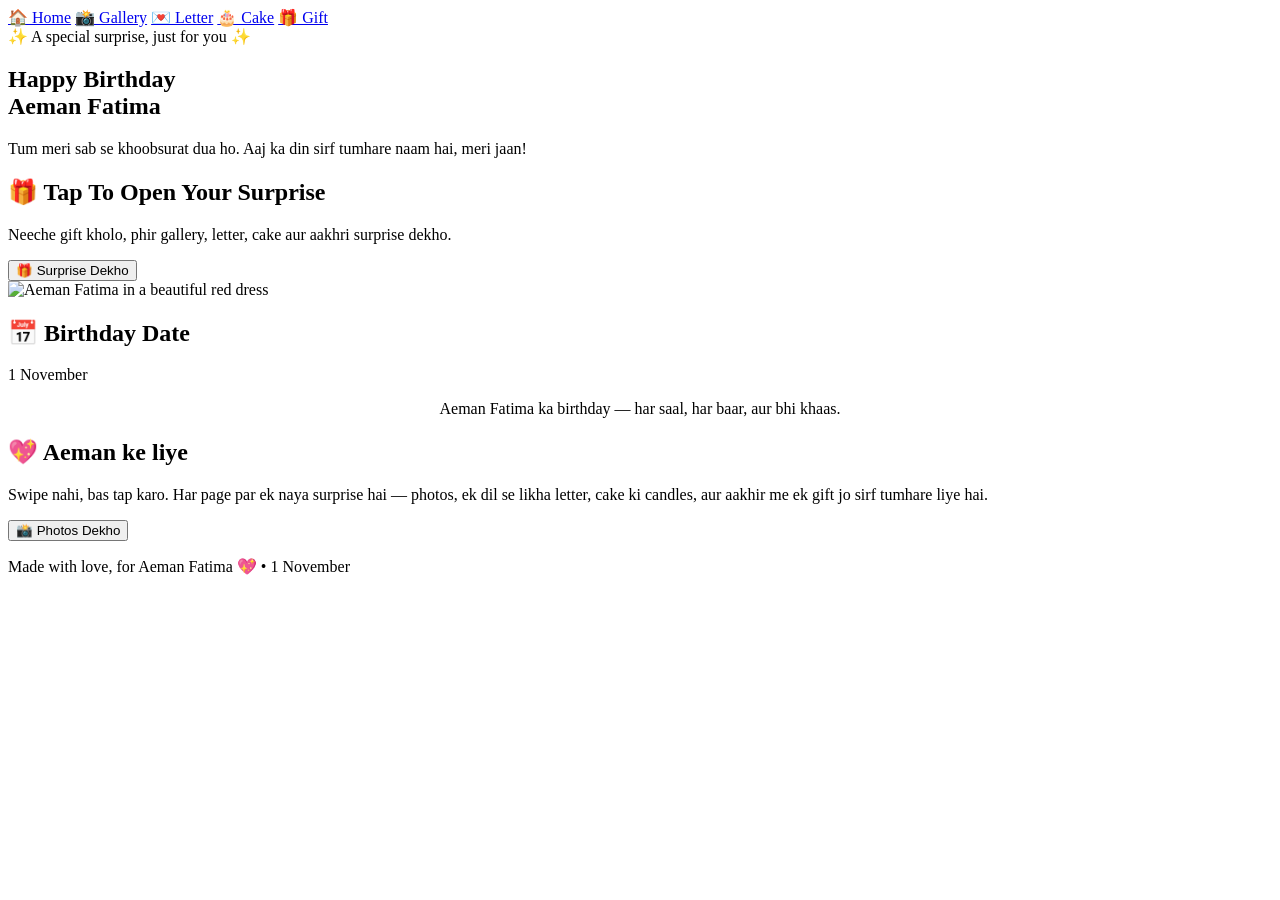
==== index.html @ df8c7f2f "Add index.html for Aeman Fatima birthday site" ====
<!doctype html>
<html lang="en">
<head>
<meta charset="utf-8">
<meta name="viewport" content="width=device-width, initial-scale=1">
<title>Happy Birthday Aeman Fatima 🎂</title>
<link rel="stylesheet" href="style.css">
</head>
<body>
<header class="topbar"><nav class="nav" aria-label="Birthday pages">
<a href="index.html" aria-current="page">🏠 Home</a>
<a href="gallery.html">📸 Gallery</a>
<a href="letter.html">💌 Letter</a>
<a href="cake.html">🎂 Cake</a>
<a href="gift.html">🎁 Gift</a>
</nav></header>
<main class="wrap">
<section class="hero">
<span class="pill">✨ A special surprise, just for you ✨</span>
<h1>Happy Birthday<br><span>Aeman Fatima</span></h1>
<p class="sub">Tum meri sab se khoobsurat dua ho. Aaj ka din sirf tumhare naam hai, meri jaan!</p>
</section>

<section class="card">
<h2>🎁 Tap To Open Your Surprise</h2>
<p>Neeche gift kholo, phir gallery, letter, cake aur aakhri surprise dekho.</p>
<a href="gift.html"><button class="btn" type="button">🎁 Surprise Dekho</button></a>
</section>

<img class="hero-photo" src="assets/photo1.png" alt="Aeman Fatima in a beautiful red dress">

<section class="card">
<h2>📅 Birthday Date</h2>
<div class="date">1 November</div>
<p style="text-align:center">Aeman Fatima ka birthday — har saal, har baar, aur bhi khaas.</p>
<div id="countdown" class="count" role="timer" aria-live="polite"></div>
</section>

<section class="card">
<h2>💖 Aeman ke liye</h2>
<p class="sub">Swipe nahi, bas tap karo. Har page par ek naya surprise hai — photos, ek dil se likha letter, cake ki candles, aur aakhir me ek gift jo sirf tumhare liye hai.</p>
<a href="gallery.html"><button class="btn secondary" type="button">📸 Photos Dekho</button></a>
</section>

<p class="footer">Made with love, for Aeman Fatima 💖 • 1 November</p>
</main>
<script src="script.js"></script>
</body>
</html>
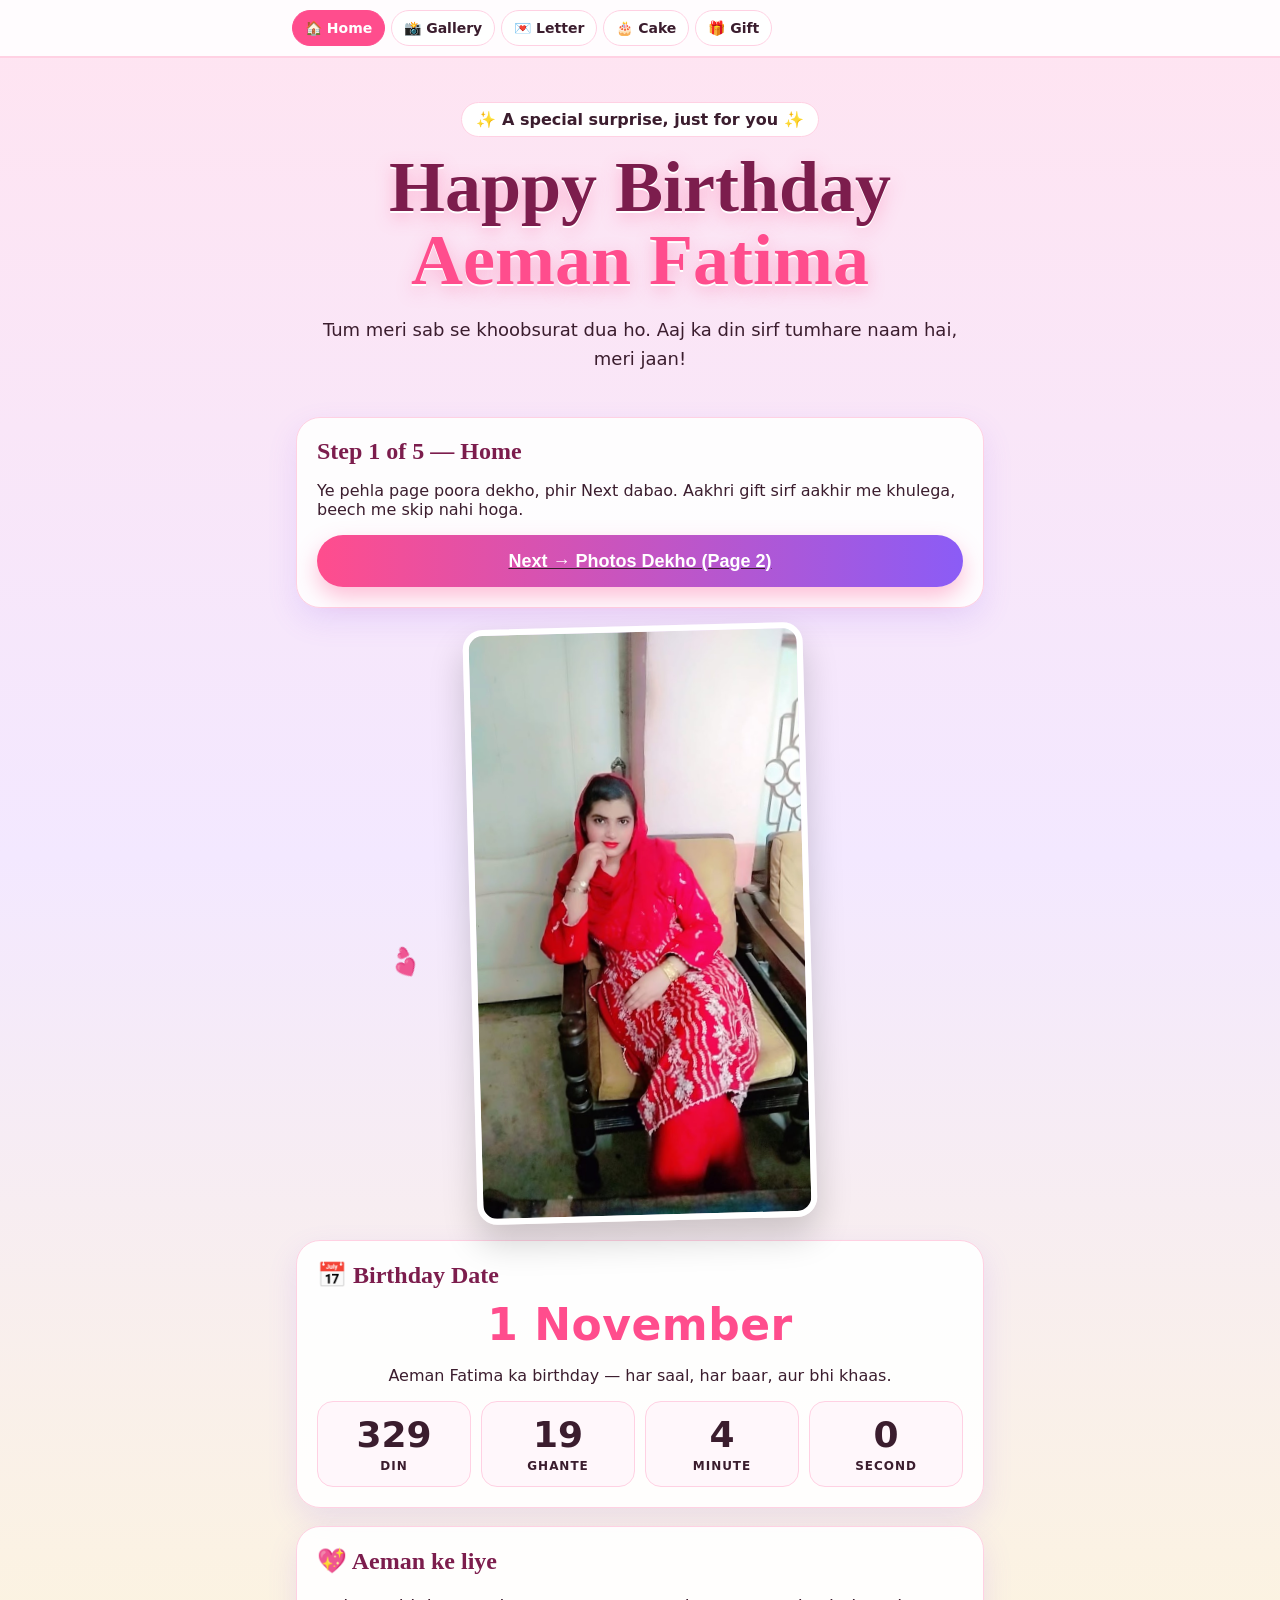
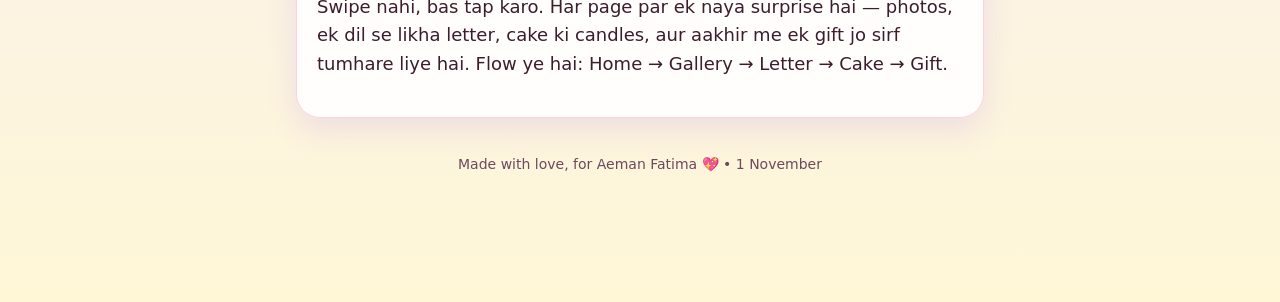
==== commit b4d21786: "Update index.html: step-by-step flow and remove photo4" ====
--- a/index.html
+++ b/index.html
@@ -22,9 +22,9 @@
 </section>
 
 <section class="card">
-<h2>🎁 Tap To Open Your Surprise</h2>
-<p>Neeche gift kholo, phir gallery, letter, cake aur aakhri surprise dekho.</p>
-<a href="gift.html"><button class="btn" type="button">🎁 Surprise Dekho</button></a>
+<h2>Step 1 of 5 — Home</h2>
+<p>Ye pehla page poora dekho, phir Next dabao. Aakhri gift sirf aakhir me khulega, beech me skip nahi hoga.</p>
+<a href="gallery.html"><button class="btn" type="button">Next → Photos Dekho (Page 2)</button></a>
 </section>
 
 <img class="hero-photo" src="assets/photo1.png" alt="Aeman Fatima in a beautiful red dress">
@@ -38,8 +38,7 @@
 
 <section class="card">
 <h2>💖 Aeman ke liye</h2>
-<p class="sub">Swipe nahi, bas tap karo. Har page par ek naya surprise hai — photos, ek dil se likha letter, cake ki candles, aur aakhir me ek gift jo sirf tumhare liye hai.</p>
-<a href="gallery.html"><button class="btn secondary" type="button">📸 Photos Dekho</button></a>
+<p class="sub">Swipe nahi, bas tap karo. Har page par ek naya surprise hai — photos, ek dil se likha letter, cake ki candles, aur aakhir me ek gift jo sirf tumhare liye hai. Flow ye hai: Home → Gallery → Letter → Cake → Gift.</p>
 </section>
 
 <p class="footer">Made with love, for Aeman Fatima 💖 • 1 November</p>
--- a/style.css
+++ b/style.css
@@ -0,0 +1,61 @@
+/* Aeman Fatima — birthday site. Mobile-first, no external assets. */
+*{box-sizing:border-box}
+:root{--pink:#ff4d8d;--purple:#8b5cf6;--gold:#f5c542;--cream:#fff7fb;--ink:#3b1d2e}
+html{scroll-behavior:smooth}
+body{margin:0;font-family:system-ui,-apple-system,"Segoe UI",Roboto,Arial,sans-serif;background:linear-gradient(180deg,#ffe4f1 0%,#f3e8ff 45%,#fff7d6 100%);color:var(--ink);overflow-x:hidden;min-height:100vh}
+a{color:inherit}
+.wrap{max-width:720px;margin:0 auto;padding:16px 16px 96px}
+.topbar{position:sticky;top:0;z-index:20;background:rgba(255,255,255,.88);backdrop-filter:blur(8px);border-bottom:2px solid #ffd1e3}
+.nav{max-width:720px;margin:0 auto;display:flex;gap:6px;overflow-x:auto;padding:10px 12px;scrollbar-width:none}
+.nav a{white-space:nowrap;text-decoration:none;font-weight:700;font-size:14px;padding:9px 12px;border-radius:999px;background:#fff;border:1px solid #ffd1e3}
+.nav a[aria-current="page"]{background:var(--pink);color:#fff;border-color:var(--pink)}
+.hero{text-align:center;padding:28px 8px 8px}
+.pill{display:inline-block;background:#fff;border:1px solid #ffd1e3;border-radius:999px;padding:7px 14px;font-weight:700}
+h1{font-family:Georgia,"Times New Roman",serif;font-size:clamp(38px,11vw,72px);line-height:1.02;margin:14px 0 8px;color:#7c1d4d;text-shadow:0 2px 0 #fff,0 6px 18px rgba(255,77,141,.35);animation:glow 3s ease-in-out infinite}
+h1 span{color:var(--pink)}
+@keyframes glow{0%,100%{text-shadow:0 2px 0 #fff,0 6px 18px rgba(255,77,141,.35)}50%{text-shadow:0 2px 0 #fff,0 10px 28px rgba(255,77,141,.65)}}
+.sub{font-size:18px;line-height:1.6}
+.card{background:rgba(255,255,255,.92);border:1px solid #ffd1e3;border-radius:24px;padding:20px;box-shadow:0 12px 30px rgba(139,92,246,.14);margin:18px 0}
+.card h2{font-family:Georgia,serif;margin:0 0 10px;color:#7c1d4d}
+.date{font-size:clamp(28px,8vw,44px);font-weight:900;text-align:center;color:var(--pink);letter-spacing:.5px}
+.count{display:grid;grid-template-columns:repeat(4,1fr);gap:10px;text-align:center;margin-top:14px}
+.count div{background:#fff7fb;border:1px solid #ffd1e3;border-radius:16px;padding:12px 4px}
+.count b{display:block;font-size:clamp(24px,7vw,36px)}
+.count span{font-size:12px;font-weight:700;letter-spacing:.08em}
+.today{font-size:28px;font-weight:900;text-align:center;color:var(--pink);animation:bounce 1.2s infinite}
+@keyframes bounce{0%,100%{transform:scale(1)}50%{transform:scale(1.06)}}
+.btn{display:block;width:100%;min-height:52px;border:0;border-radius:999px;background:linear-gradient(90deg,var(--pink),var(--purple));color:#fff;font-size:18px;font-weight:800;cursor:pointer;box-shadow:0 10px 22px rgba(255,77,141,.35);animation:glowbtn 2.4s infinite}
+.btn:active{transform:scale(.98)}
+@keyframes glowbtn{0%,100%{box-shadow:0 10px 22px rgba(255,77,141,.35)}50%{box-shadow:0 10px 30px rgba(139,92,246,.55)}}
+.btn.secondary{background:#fff;color:var(--pink);border:2px solid var(--pink)}
+img{max-width:100%;height:auto;display:block;border-radius:20px}
+.hero-photo{max-width:340px;margin:18px auto;transform:rotate(-1.5deg);border:6px solid #fff;box-shadow:0 18px 35px rgba(0,0,0,.18);transition:transform .3s}
+.grid{display:grid;grid-template-columns:1fr;gap:18px}
+@media(min-width:560px){.grid{grid-template-columns:1fr 1fr}}
+.flip{perspective:900px;cursor:pointer}
+.flip-inner{position:relative;width:100%;aspect-ratio:3/4.2;transform-style:preserve-3d;transition:transform .7s}
+.flip.flipped .flip-inner{transform:rotateY(180deg)}
+.flip-front,.flip-back{position:absolute;inset:0;backface-visibility:hidden;border-radius:22px;overflow:hidden}
+.flip-front img{width:100%;height:100%;object-fit:cover;border-radius:0}
+.flip-back{transform:rotateY(180deg);background:linear-gradient(160deg,var(--pink),var(--purple));color:#fff;display:flex;align-items:center;justify-content:center;text-align:center;padding:20px;font-size:19px;line-height:1.5}
+.flip-back small{display:block;margin-top:12px;opacity:.85}
+.dua{background:linear-gradient(160deg,#ff4d8d,#8b5cf6);color:#fff;border-radius:24px;padding:24px;box-shadow:0 16px 35px rgba(139,92,246,.35);animation:floaty 4s ease-in-out infinite}
+@keyframes floaty{0%,100%{transform:translateY(0)}50%{transform:translateY(-6px)}}
+.dua h2{font-family:Georgia,serif;margin-top:0}
+.dua p{font-size:19px;line-height:1.75}
+.heart{font-size:42px;text-align:center;animation:beat 1.1s infinite}
+@keyframes beat{0%,100%{transform:scale(1)}50%{transform:scale(1.25)}}
+.cake{text-align:center;font-size:52px;line-height:1.1}
+.cake .flame{font-size:30px;display:inline-block;animation:flick .5s infinite alternate}
+@keyframes flick{from{transform:scale(1) rotate(-3deg)}to{transform:scale(1.25) rotate(3deg)}}
+.cake .flame.out{opacity:.15;animation:none}
+.gift{font-size:110px;text-align:center;cursor:pointer;animation:bounce 1.4s infinite;user-select:none}
+.gift.open{animation:none;transform:scale(1.08)}
+.hidden{display:none!important}
+.fall{position:fixed;top:-40px;z-index:5;pointer-events:none;animation:fall linear forwards}
+@keyframes fall{to{transform:translateY(110vh) rotate(300deg)}}
+.spark{position:fixed;z-index:30;pointer-events:none;font-size:22px;animation:spark .8s ease-out forwards}
+@keyframes spark{to{transform:translateY(-60px) scale(.4);opacity:0}}
+.reveal{opacity:1}
+.footer{text-align:center;color:#6b4a5e;font-size:14px;padding:20px}
+.note{font-size:14px;color:#6b4a5e;line-height:1.5}
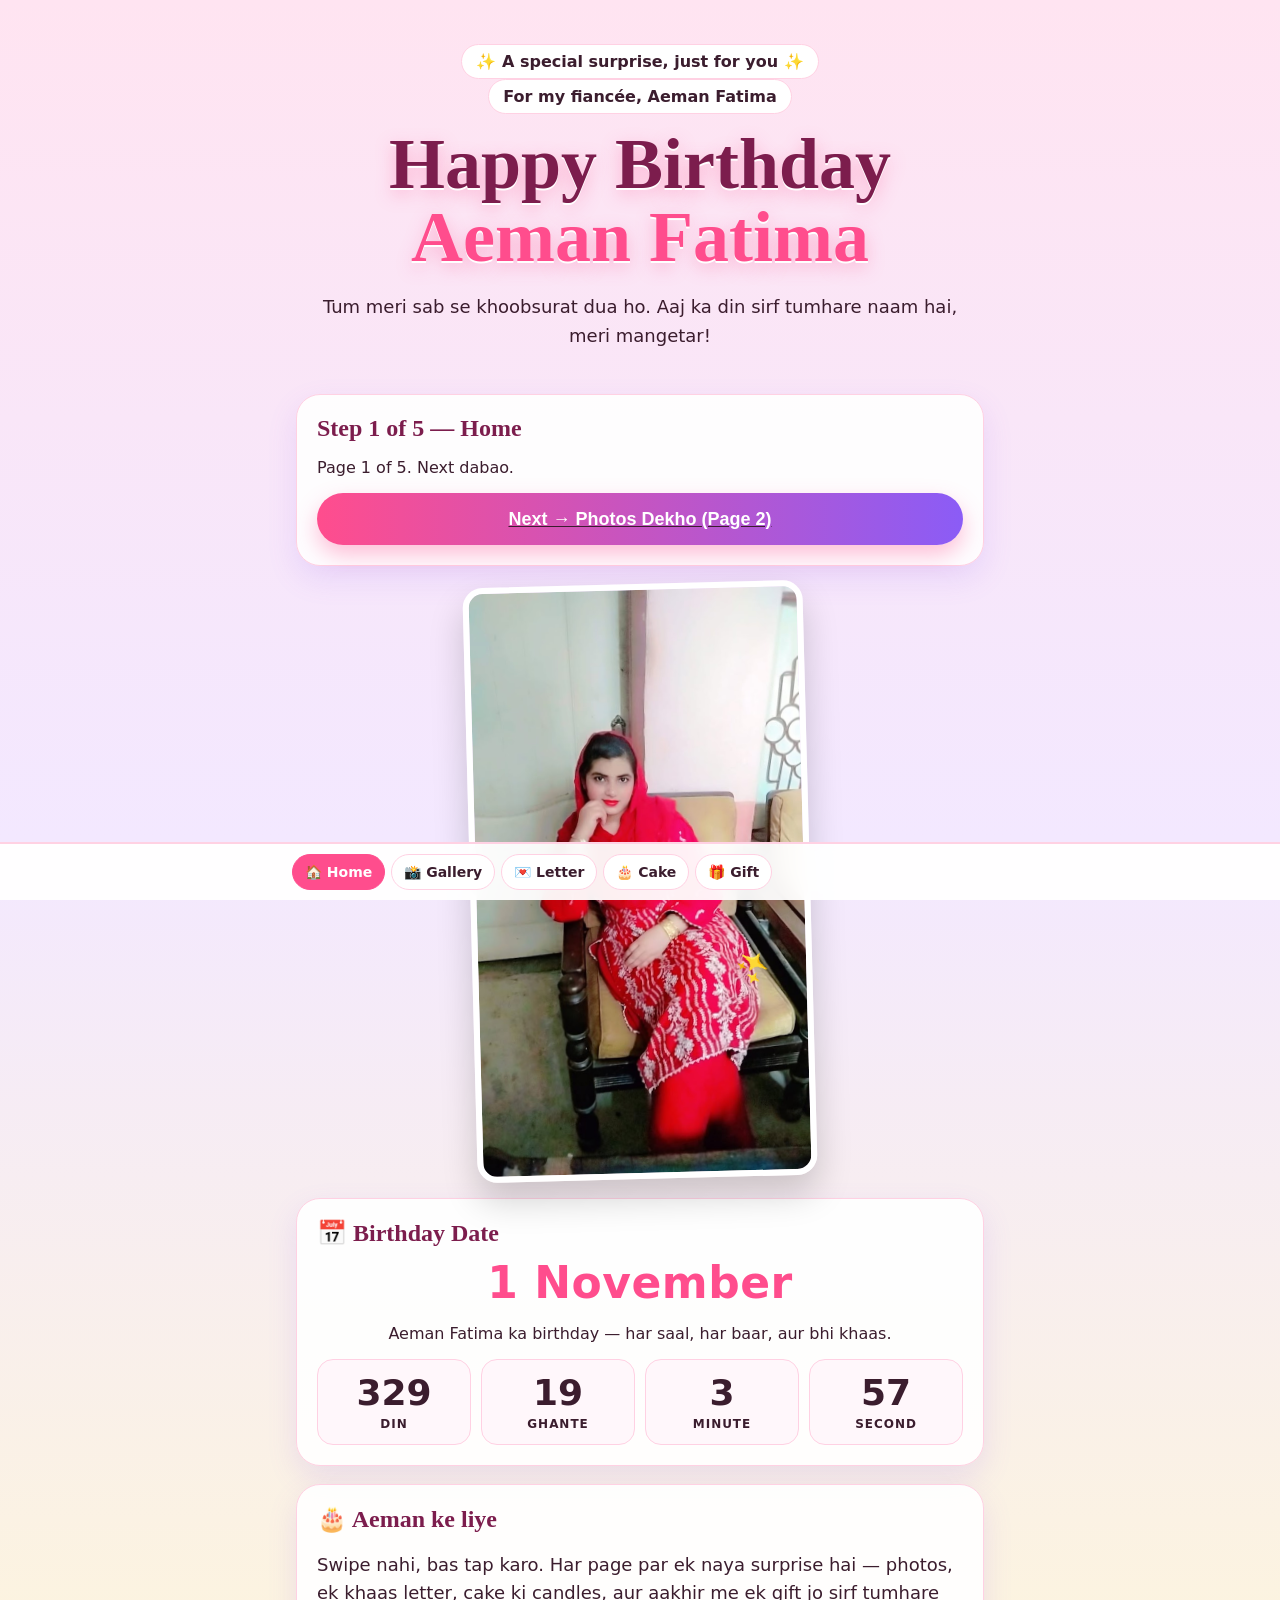
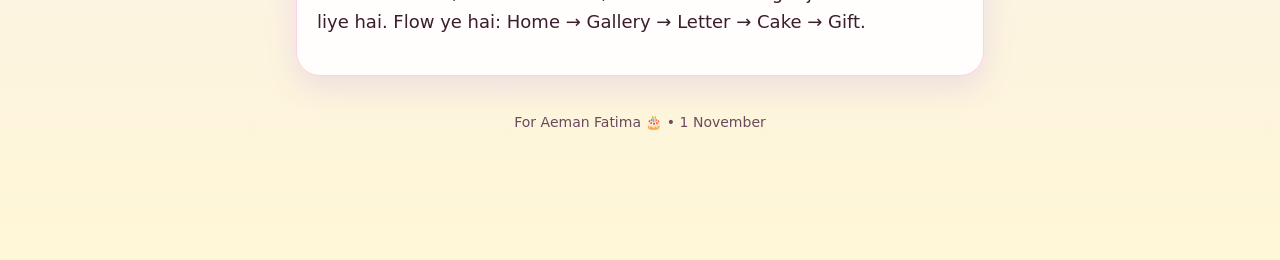
==== commit c26607be: "Professional update: bottom Pages nav, concise wording, birthday-only animations, fiancee wording" ====
--- a/index.html
+++ b/index.html
@@ -16,14 +16,14 @@
 </nav></header>
 <main class="wrap">
 <section class="hero">
-<span class="pill">✨ A special surprise, just for you ✨</span>
+<span class="pill">✨ A special surprise, just for you ✨</span><br><span class="pill">For my fiancée, Aeman Fatima</span>
 <h1>Happy Birthday<br><span>Aeman Fatima</span></h1>
-<p class="sub">Tum meri sab se khoobsurat dua ho. Aaj ka din sirf tumhare naam hai, meri jaan!</p>
+<p class="sub">Tum meri sab se khoobsurat dua ho. Aaj ka din sirf tumhare naam hai, meri mangetar!</p>
 </section>
 
 <section class="card">
 <h2>Step 1 of 5 — Home</h2>
-<p>Ye pehla page poora dekho, phir Next dabao. Aakhri gift sirf aakhir me khulega, beech me skip nahi hoga.</p>
+<p>Page 1 of 5. Next dabao.</p>
 <a href="gallery.html"><button class="btn" type="button">Next → Photos Dekho (Page 2)</button></a>
 </section>
 
@@ -37,11 +37,11 @@
 </section>
 
 <section class="card">
-<h2>💖 Aeman ke liye</h2>
-<p class="sub">Swipe nahi, bas tap karo. Har page par ek naya surprise hai — photos, ek dil se likha letter, cake ki candles, aur aakhir me ek gift jo sirf tumhare liye hai. Flow ye hai: Home → Gallery → Letter → Cake → Gift.</p>
+<h2>🎂 Aeman ke liye</h2>
+<p class="sub">Swipe nahi, bas tap karo. Har page par ek naya surprise hai — photos, ek khaas letter, cake ki candles, aur aakhir me ek gift jo sirf tumhare liye hai. Flow ye hai: Home → Gallery → Letter → Cake → Gift.</p>
 </section>
 
-<p class="footer">Made with love, for Aeman Fatima 💖 • 1 November</p>
+<p class="footer">For Aeman Fatima 🎂 • 1 November</p>
 </main>
 <script src="script.js"></script>
 </body>
--- a/style.css
+++ b/style.css
@@ -5,7 +5,7 @@
 body{margin:0;font-family:system-ui,-apple-system,"Segoe UI",Roboto,Arial,sans-serif;background:linear-gradient(180deg,#ffe4f1 0%,#f3e8ff 45%,#fff7d6 100%);color:var(--ink);overflow-x:hidden;min-height:100vh}
 a{color:inherit}
 .wrap{max-width:720px;margin:0 auto;padding:16px 16px 96px}
-.topbar{position:sticky;top:0;z-index:20;background:rgba(255,255,255,.88);backdrop-filter:blur(8px);border-bottom:2px solid #ffd1e3}
+.topbar{position:fixed;bottom:0;left:0;right:0;z-index:20;background:rgba(255,255,255,.94);backdrop-filter:blur(8px);border-top:2px solid #ffd1e3}
 .nav{max-width:720px;margin:0 auto;display:flex;gap:6px;overflow-x:auto;padding:10px 12px;scrollbar-width:none}
 .nav a{white-space:nowrap;text-decoration:none;font-weight:700;font-size:14px;padding:9px 12px;border-radius:999px;background:#fff;border:1px solid #ffd1e3}
 .nav a[aria-current="page"]{background:var(--pink);color:#fff;border-color:var(--pink)}
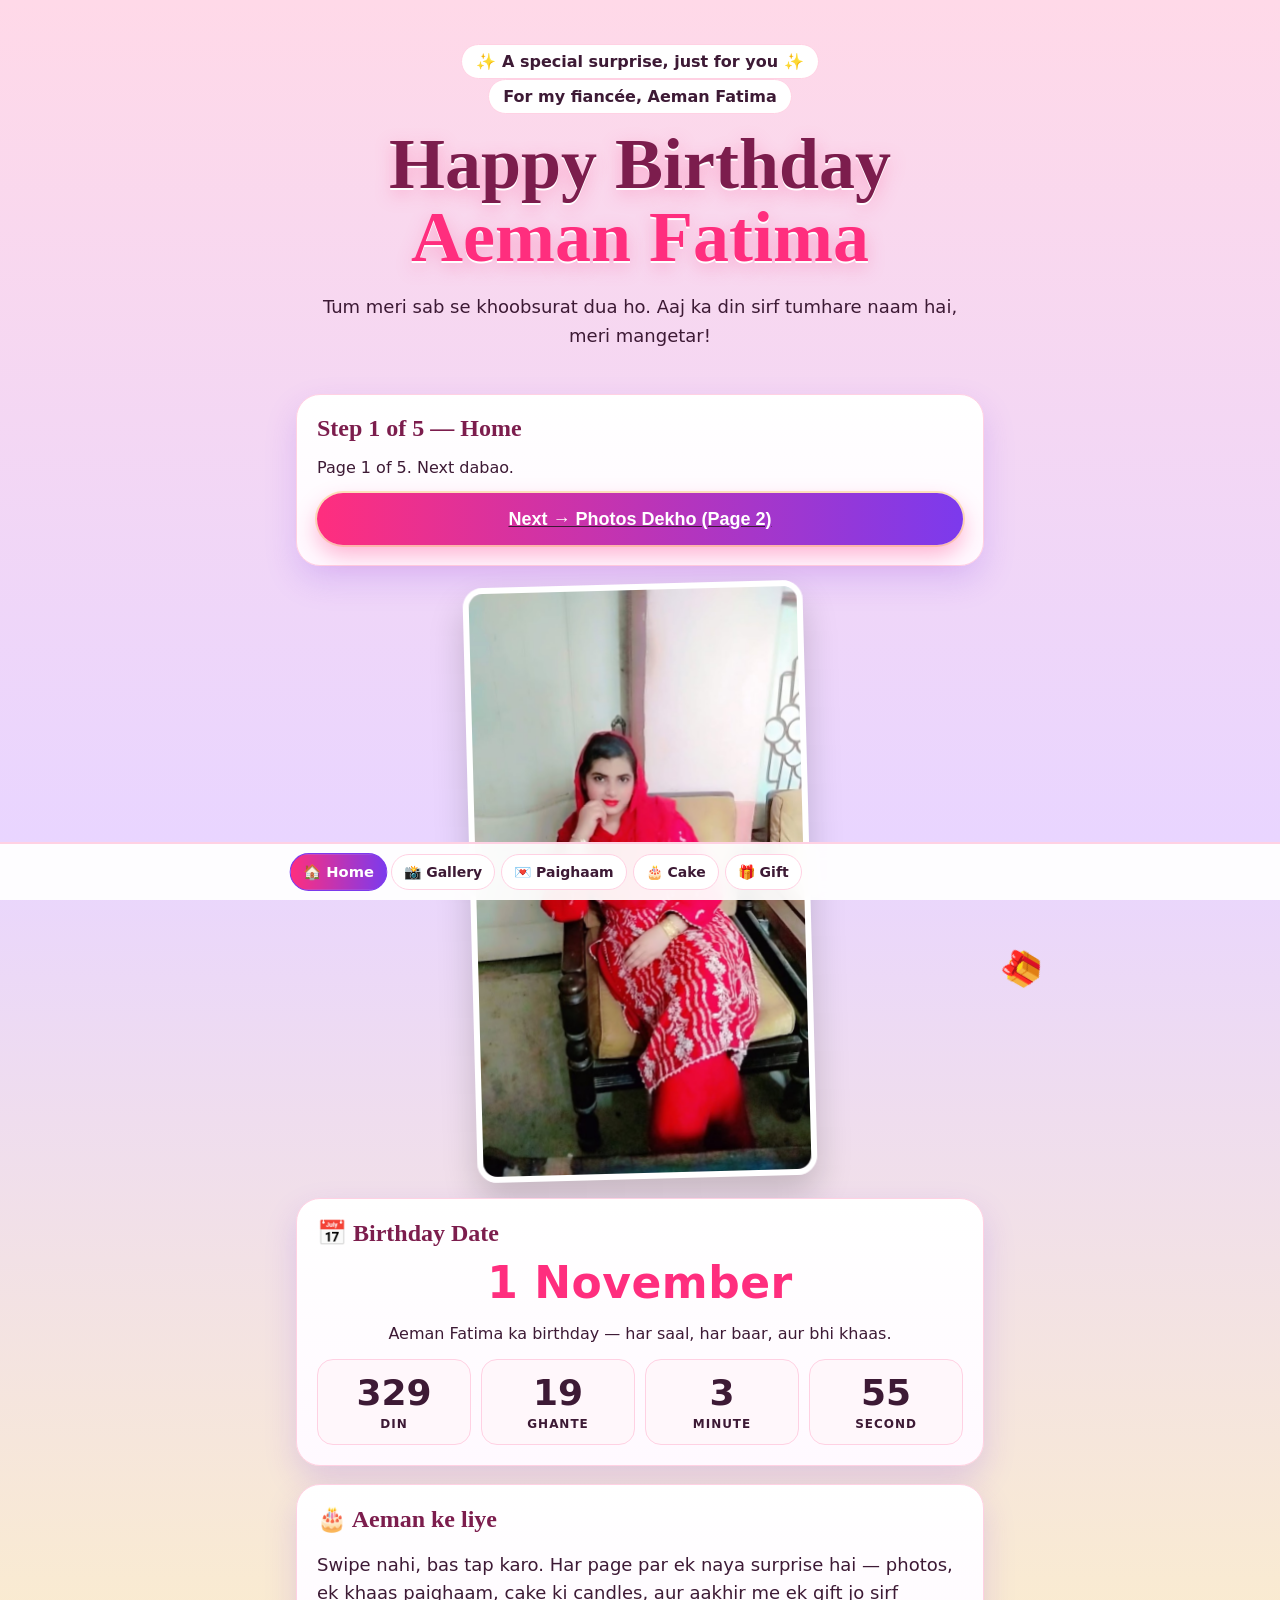
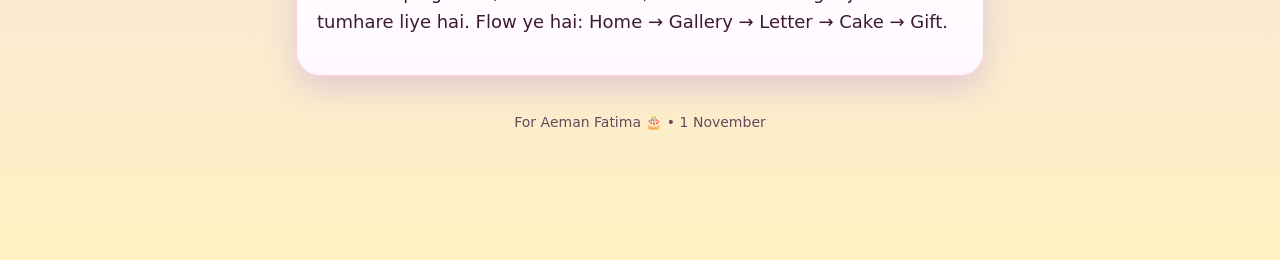
==== commit c9bbf6da: "Respectful Birthday Paighaam wording, no Love Letter" ====
--- a/index.html
+++ b/index.html
@@ -10,7 +10,7 @@
 <header class="topbar"><nav class="nav" aria-label="Birthday pages">
 <a href="index.html" aria-current="page">🏠 Home</a>
 <a href="gallery.html">📸 Gallery</a>
-<a href="letter.html">💌 Letter</a>
+<a href="letter.html">💌 Paighaam</a>
 <a href="cake.html">🎂 Cake</a>
 <a href="gift.html">🎁 Gift</a>
 </nav></header>
@@ -38,7 +38,7 @@
 
 <section class="card">
 <h2>🎂 Aeman ke liye</h2>
-<p class="sub">Swipe nahi, bas tap karo. Har page par ek naya surprise hai — photos, ek khaas letter, cake ki candles, aur aakhir me ek gift jo sirf tumhare liye hai. Flow ye hai: Home → Gallery → Letter → Cake → Gift.</p>
+<p class="sub">Swipe nahi, bas tap karo. Har page par ek naya surprise hai — photos, ek khaas paighaam, cake ki candles, aur aakhir me ek gift jo sirf tumhare liye hai. Flow ye hai: Home → Gallery → Letter → Cake → Gift.</p>
 </section>
 
 <p class="footer">For Aeman Fatima 🎂 • 1 November</p>
--- a/style.css
+++ b/style.css
@@ -1,21 +1,23 @@
 /* Aeman Fatima — birthday site. Mobile-first, no external assets. */
 *{box-sizing:border-box}
-:root{--pink:#ff4d8d;--purple:#8b5cf6;--gold:#f5c542;--cream:#fff7fb;--ink:#3b1d2e}
+:root{--pink:#ff2e7e;--purple:#7c3aed;--gold:#f7c948;--cream:#fff7fb;--ink:#3d1a35}
 html{scroll-behavior:smooth}
-body{margin:0;font-family:system-ui,-apple-system,"Segoe UI",Roboto,Arial,sans-serif;background:linear-gradient(180deg,#ffe4f1 0%,#f3e8ff 45%,#fff7d6 100%);color:var(--ink);overflow-x:hidden;min-height:100vh}
+body{margin:0;font-family:system-ui,-apple-system,"Segoe UI",Roboto,Arial,sans-serif;background:linear-gradient(180deg,#ffd9e8 0%,#e9d5ff 45%,#fff2c2 100%);color:var(--ink);overflow-x:hidden;min-height:100vh}
 a{color:inherit}
 .wrap{max-width:720px;margin:0 auto;padding:16px 16px 96px}
 .topbar{position:fixed;bottom:0;left:0;right:0;z-index:20;background:rgba(255,255,255,.94);backdrop-filter:blur(8px);border-top:2px solid #ffd1e3}
 .nav{max-width:720px;margin:0 auto;display:flex;gap:6px;overflow-x:auto;padding:10px 12px;scrollbar-width:none}
 .nav a{white-space:nowrap;text-decoration:none;font-weight:700;font-size:14px;padding:9px 12px;border-radius:999px;background:#fff;border:1px solid #ffd1e3}
-.nav a[aria-current="page"]{background:var(--pink);color:#fff;border-color:var(--pink)}
-.hero{text-align:center;padding:28px 8px 8px}
+.nav a{transition:transform .2s}
+.nav a[aria-current="page"]{background:linear-gradient(90deg,var(--pink),var(--purple));color:#fff;border-color:var(--purple);transform:scale(1.05)}
+.hero{text-align:center;padding:28px 8px 8px;animation:fadeUp .7s ease both}
+@keyframes fadeUp{from{opacity:0;transform:translateY(14px)}to{opacity:1;transform:translateY(0)}}
 .pill{display:inline-block;background:#fff;border:1px solid #ffd1e3;border-radius:999px;padding:7px 14px;font-weight:700}
 h1{font-family:Georgia,"Times New Roman",serif;font-size:clamp(38px,11vw,72px);line-height:1.02;margin:14px 0 8px;color:#7c1d4d;text-shadow:0 2px 0 #fff,0 6px 18px rgba(255,77,141,.35);animation:glow 3s ease-in-out infinite}
 h1 span{color:var(--pink)}
 @keyframes glow{0%,100%{text-shadow:0 2px 0 #fff,0 6px 18px rgba(255,77,141,.35)}50%{text-shadow:0 2px 0 #fff,0 10px 28px rgba(255,77,141,.65)}}
 .sub{font-size:18px;line-height:1.6}
-.card{background:rgba(255,255,255,.92);border:1px solid #ffd1e3;border-radius:24px;padding:20px;box-shadow:0 12px 30px rgba(139,92,246,.14);margin:18px 0}
+.card{background:linear-gradient(180deg,#ffffff,#fff9ff);border:1px solid #ffd1e3;border-radius:24px;padding:20px;box-shadow:0 14px 32px rgba(124,58,237,.18);margin:18px 0;animation:fadeUp .7s ease both}
 .card h2{font-family:Georgia,serif;margin:0 0 10px;color:#7c1d4d}
 .date{font-size:clamp(28px,8vw,44px);font-weight:900;text-align:center;color:var(--pink);letter-spacing:.5px}
 .count{display:grid;grid-template-columns:repeat(4,1fr);gap:10px;text-align:center;margin-top:14px}
@@ -24,7 +26,7 @@
 .count span{font-size:12px;font-weight:700;letter-spacing:.08em}
 .today{font-size:28px;font-weight:900;text-align:center;color:var(--pink);animation:bounce 1.2s infinite}
 @keyframes bounce{0%,100%{transform:scale(1)}50%{transform:scale(1.06)}}
-.btn{display:block;width:100%;min-height:52px;border:0;border-radius:999px;background:linear-gradient(90deg,var(--pink),var(--purple));color:#fff;font-size:18px;font-weight:800;cursor:pointer;box-shadow:0 10px 22px rgba(255,77,141,.35);animation:glowbtn 2.4s infinite}
+.btn{display:block;width:100%;min-height:52px;border:0;border-radius:999px;background:linear-gradient(90deg,var(--pink),var(--purple));color:#fff;font-size:18px;font-weight:800;cursor:pointer;box-shadow:0 10px 22px rgba(255,46,126,.35),0 0 0 2px rgba(247,201,72,.35);animation:glowbtn 2.4s infinite}
 .btn:active{transform:scale(.98)}
 @keyframes glowbtn{0%,100%{box-shadow:0 10px 22px rgba(255,77,141,.35)}50%{box-shadow:0 10px 30px rgba(139,92,246,.55)}}
 .btn.secondary{background:#fff;color:var(--pink);border:2px solid var(--pink)}
@@ -39,7 +41,7 @@
 .flip-front img{width:100%;height:100%;object-fit:cover;border-radius:0}
 .flip-back{transform:rotateY(180deg);background:linear-gradient(160deg,var(--pink),var(--purple));color:#fff;display:flex;align-items:center;justify-content:center;text-align:center;padding:20px;font-size:19px;line-height:1.5}
 .flip-back small{display:block;margin-top:12px;opacity:.85}
-.dua{background:linear-gradient(160deg,#ff4d8d,#8b5cf6);color:#fff;border-radius:24px;padding:24px;box-shadow:0 16px 35px rgba(139,92,246,.35);animation:floaty 4s ease-in-out infinite}
+.dua{background:linear-gradient(160deg,var(--pink),var(--purple),#f7c948);color:#fff;border-radius:24px;padding:24px;box-shadow:0 16px 35px rgba(124,58,237,.35);animation:fadeUp .7s ease both,floaty 4s ease-in-out .7s infinite}
 @keyframes floaty{0%,100%{transform:translateY(0)}50%{transform:translateY(-6px)}}
 .dua h2{font-family:Georgia,serif;margin-top:0}
 .dua p{font-size:19px;line-height:1.75}
@@ -53,6 +55,8 @@
 .gift.open{animation:none;transform:scale(1.08)}
 .hidden{display:none!important}
 .fall{position:fixed;top:-40px;z-index:5;pointer-events:none;animation:fall linear forwards}
+.rise{position:fixed;bottom:-40px;z-index:5;pointer-events:none;animation:rise linear forwards}
+@keyframes rise{to{transform:translateY(-110vh) rotate(-15deg)}}
 @keyframes fall{to{transform:translateY(110vh) rotate(300deg)}}
 .spark{position:fixed;z-index:30;pointer-events:none;font-size:22px;animation:spark .8s ease-out forwards}
 @keyframes spark{to{transform:translateY(-60px) scale(.4);opacity:0}}
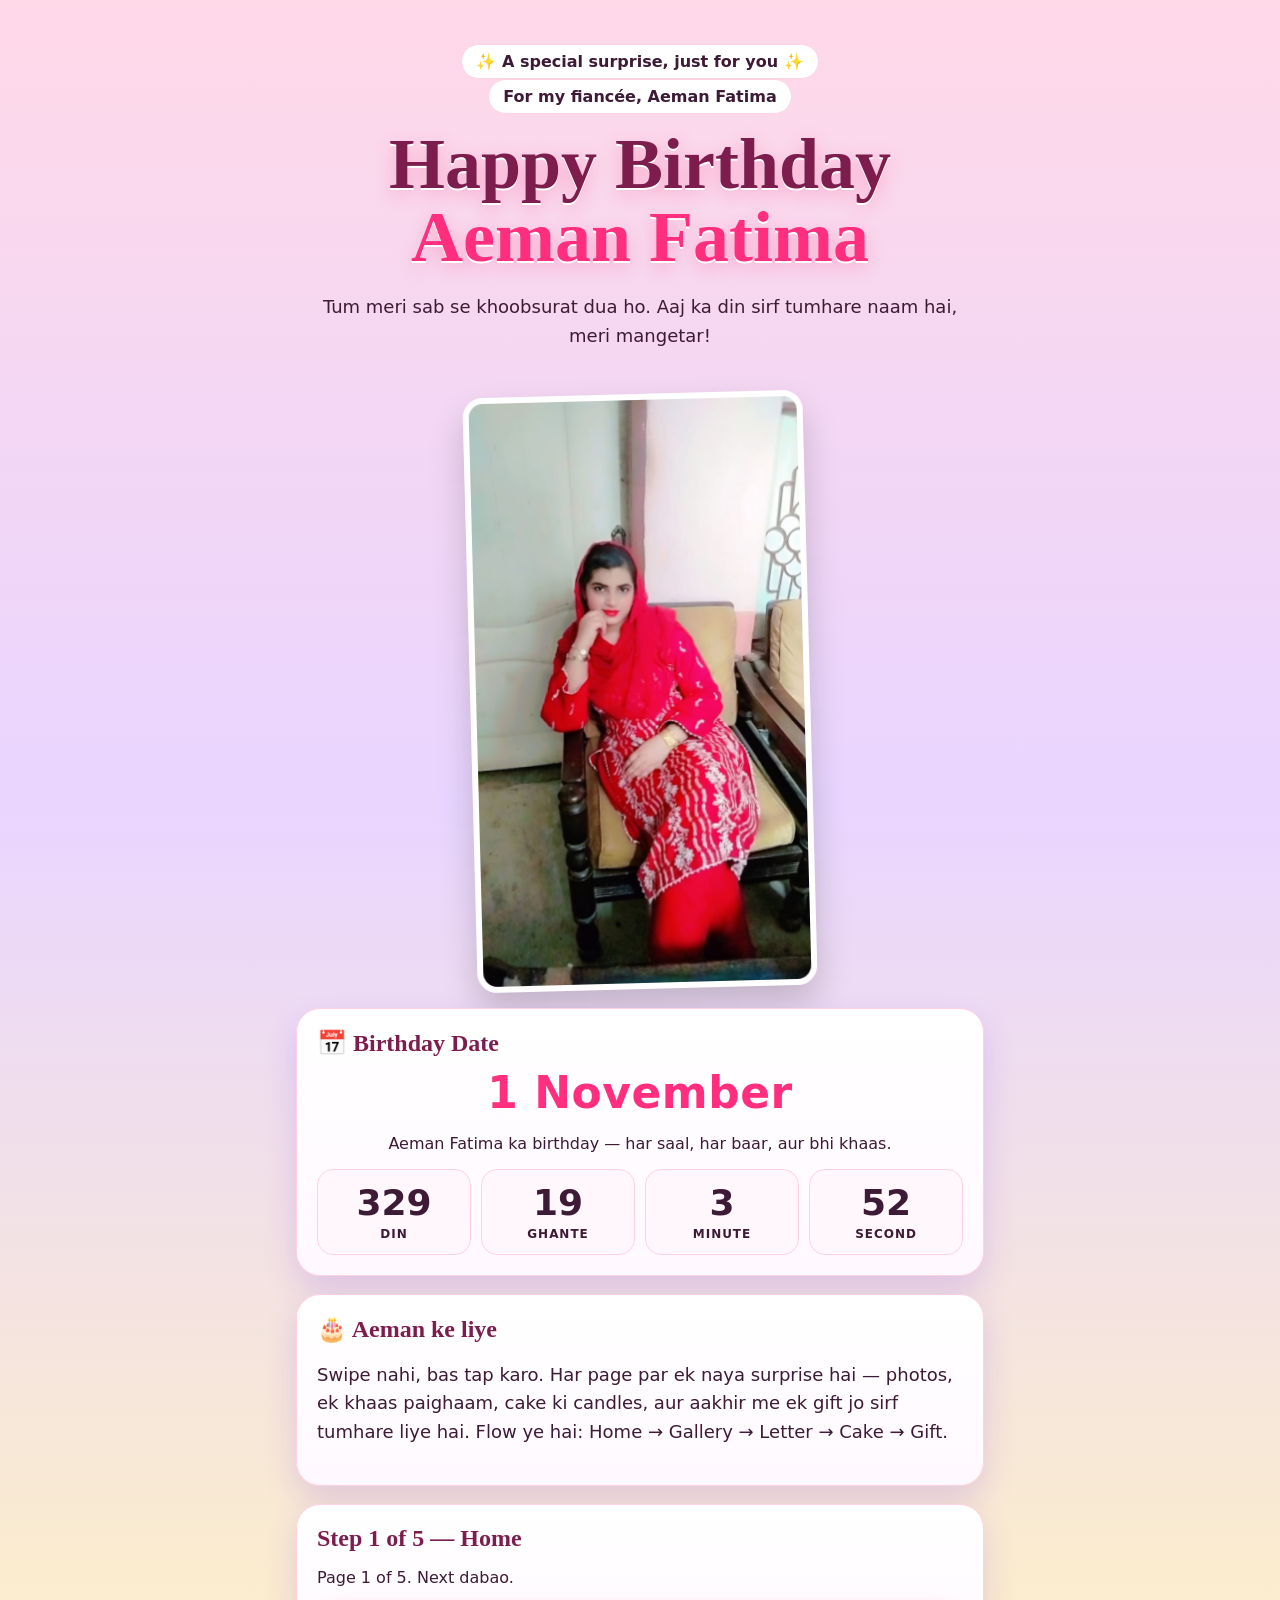
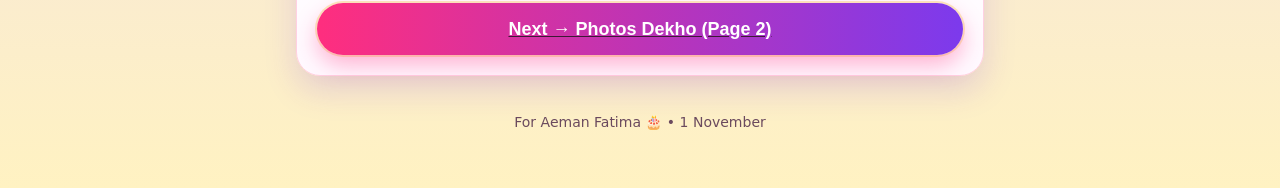
==== commit 025a398e: "Step section last, remove bottom nav, auto Happy Birthday music" ====
--- a/index.html
+++ b/index.html
@@ -7,24 +7,11 @@
 <link rel="stylesheet" href="style.css">
 </head>
 <body>
-<header class="topbar"><nav class="nav" aria-label="Birthday pages">
-<a href="index.html" aria-current="page">🏠 Home</a>
-<a href="gallery.html">📸 Gallery</a>
-<a href="letter.html">💌 Paighaam</a>
-<a href="cake.html">🎂 Cake</a>
-<a href="gift.html">🎁 Gift</a>
-</nav></header>
 <main class="wrap">
 <section class="hero">
 <span class="pill">✨ A special surprise, just for you ✨</span><br><span class="pill">For my fiancée, Aeman Fatima</span>
 <h1>Happy Birthday<br><span>Aeman Fatima</span></h1>
 <p class="sub">Tum meri sab se khoobsurat dua ho. Aaj ka din sirf tumhare naam hai, meri mangetar!</p>
-</section>
-
-<section class="card">
-<h2>Step 1 of 5 — Home</h2>
-<p>Page 1 of 5. Next dabao.</p>
-<a href="gallery.html"><button class="btn" type="button">Next → Photos Dekho (Page 2)</button></a>
 </section>
 
 <img class="hero-photo" src="assets/photo1.png" alt="Aeman Fatima in a beautiful red dress">
@@ -41,6 +28,12 @@
 <p class="sub">Swipe nahi, bas tap karo. Har page par ek naya surprise hai — photos, ek khaas paighaam, cake ki candles, aur aakhir me ek gift jo sirf tumhare liye hai. Flow ye hai: Home → Gallery → Letter → Cake → Gift.</p>
 </section>
 
+<section class="card">
+<h2>Step 1 of 5 — Home</h2>
+<p>Page 1 of 5. Next dabao.</p>
+<a href="gallery.html"><button class="btn" type="button">Next → Photos Dekho (Page 2)</button></a>
+</section>
+
 <p class="footer">For Aeman Fatima 🎂 • 1 November</p>
 </main>
 <script src="script.js"></script>
--- a/style.css
+++ b/style.css
@@ -4,7 +4,7 @@
 html{scroll-behavior:smooth}
 body{margin:0;font-family:system-ui,-apple-system,"Segoe UI",Roboto,Arial,sans-serif;background:linear-gradient(180deg,#ffd9e8 0%,#e9d5ff 45%,#fff2c2 100%);color:var(--ink);overflow-x:hidden;min-height:100vh}
 a{color:inherit}
-.wrap{max-width:720px;margin:0 auto;padding:16px 16px 96px}
+.wrap{max-width:720px;margin:0 auto;padding:16px 16px 24px}
 .topbar{position:fixed;bottom:0;left:0;right:0;z-index:20;background:rgba(255,255,255,.94);backdrop-filter:blur(8px);border-top:2px solid #ffd1e3}
 .nav{max-width:720px;margin:0 auto;display:flex;gap:6px;overflow-x:auto;padding:10px 12px;scrollbar-width:none}
 .nav a{white-space:nowrap;text-decoration:none;font-weight:700;font-size:14px;padding:9px 12px;border-radius:999px;background:#fff;border:1px solid #ffd1e3}
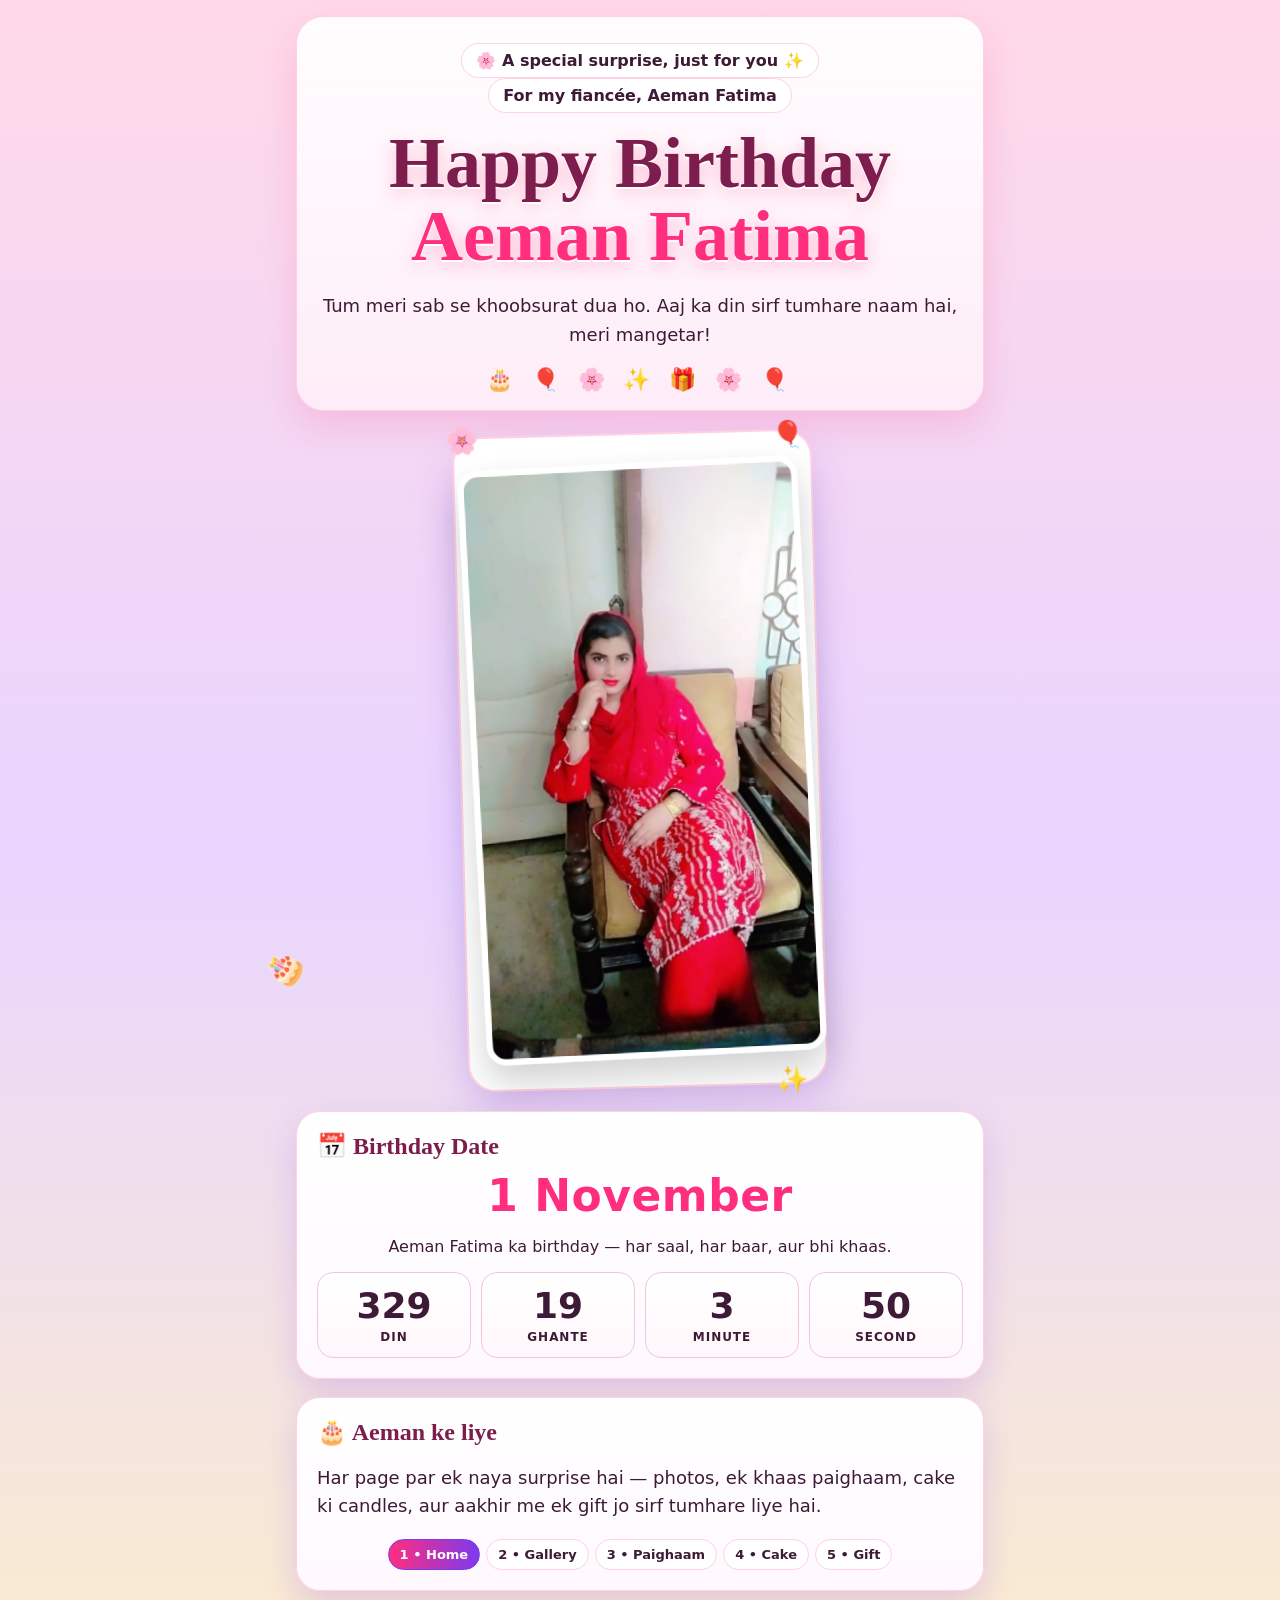
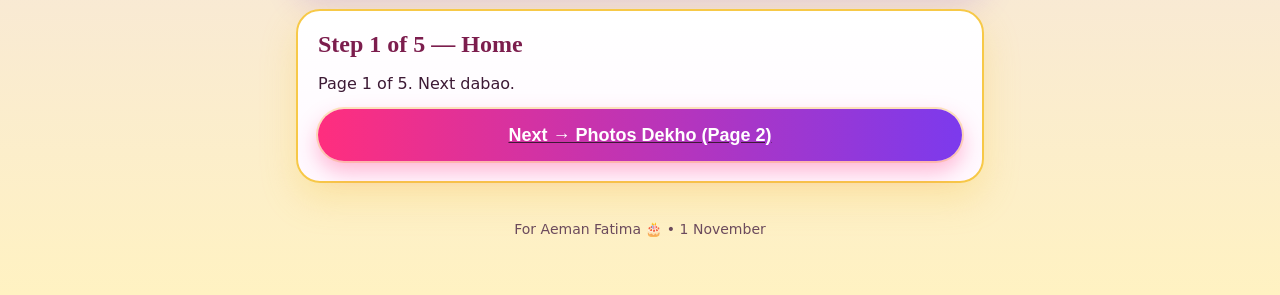
==== commit 1506e689: "Home page cute female UI/UX redesign" ====
--- a/index.html
+++ b/index.html
@@ -7,16 +7,22 @@
 <link rel="stylesheet" href="style.css">
 </head>
 <body>
-<main class="wrap">
-<section class="hero">
-<span class="pill">✨ A special surprise, just for you ✨</span><br><span class="pill">For my fiancée, Aeman Fatima</span>
+<main class="wrap home">
+<section class="hero home-hero">
+<span class="pill">🌸 A special surprise, just for you ✨</span><br><span class="pill">For my fiancée, Aeman Fatima</span>
 <h1>Happy Birthday<br><span>Aeman Fatima</span></h1>
 <p class="sub">Tum meri sab se khoobsurat dua ho. Aaj ka din sirf tumhare naam hai, meri mangetar!</p>
+<p class="cute-row" aria-hidden="true">🎂 🎈 🌸 ✨ 🎁 🌸 🎈</p>
 </section>
 
+<div class="photo-frame">
+<span class="float-deco deco-1" aria-hidden="true">🌸</span>
+<span class="float-deco deco-2" aria-hidden="true">🎈</span>
+<span class="float-deco deco-3" aria-hidden="true">✨</span>
 <img class="hero-photo" src="assets/photo1.png" alt="Aeman Fatima in a beautiful red dress">
+</div>
 
-<section class="card">
+<section class="card date-card">
 <h2>📅 Birthday Date</h2>
 <div class="date">1 November</div>
 <p style="text-align:center">Aeman Fatima ka birthday — har saal, har baar, aur bhi khaas.</p>
@@ -25,10 +31,13 @@
 
 <section class="card">
 <h2>🎂 Aeman ke liye</h2>
-<p class="sub">Swipe nahi, bas tap karo. Har page par ek naya surprise hai — photos, ek khaas paighaam, cake ki candles, aur aakhir me ek gift jo sirf tumhare liye hai. Flow ye hai: Home → Gallery → Letter → Cake → Gift.</p>
+<p class="sub">Har page par ek naya surprise hai — photos, ek khaas paighaam, cake ki candles, aur aakhir me ek gift jo sirf tumhare liye hai.</p>
+<div class="step-dots" aria-label="Birthday journey">
+<span class="on">1 • Home</span><span>2 • Gallery</span><span>3 • Paighaam</span><span>4 • Cake</span><span>5 • Gift</span>
+</div>
 </section>
 
-<section class="card">
+<section class="card step-card">
 <h2>Step 1 of 5 — Home</h2>
 <p>Page 1 of 5. Next dabao.</p>
 <a href="gallery.html"><button class="btn" type="button">Next → Photos Dekho (Page 2)</button></a>
--- a/style.css
+++ b/style.css
@@ -63,3 +63,18 @@
 .reveal{opacity:1}
 .footer{text-align:center;color:#6b4a5e;font-size:14px;padding:20px}
 .note{font-size:14px;color:#6b4a5e;line-height:1.5}
+
+/* Home page: cute, soft, female-friendly UI/UX. Scoped to .home only. */
+.home-hero{background:linear-gradient(180deg,rgba(255,255,255,.95),rgba(255,240,248,.85));border:1px solid #ffd1e3;border-radius:28px;padding:26px 16px 18px;box-shadow:0 16px 35px rgba(255,46,126,.16)}
+.cute-row{font-size:22px;letter-spacing:6px;margin:14px 0 0}
+.photo-frame{position:relative;max-width:360px;margin:22px auto;padding:10px;background:#fff;border:2px solid #ffd1e3;border-radius:28px;box-shadow:0 20px 40px rgba(124,58,237,.20);transform:rotate(-1.5deg)}
+.photo-frame img{border-radius:20px}
+.float-deco{position:absolute;font-size:26px;z-index:2;animation:floaty 3s ease-in-out infinite}
+.deco-1{top:-14px;left:-8px}
+.deco-2{top:-12px;right:6px;animation-delay:.6s}
+.deco-3{bottom:-12px;right:18px;animation-delay:1.2s}
+.date-card .count div{background:linear-gradient(180deg,#fff,#fff7fb);border-color:#f0c6dd}
+.step-dots{display:flex;gap:6px;flex-wrap:wrap;justify-content:center;margin-top:14px}
+.step-dots span{background:#fff;border:1px solid #ffd1e3;border-radius:999px;padding:7px 11px;font-size:13px;font-weight:700}
+.step-dots span.on{background:linear-gradient(90deg,var(--pink),var(--purple));color:#fff;border-color:var(--purple)}
+.step-card{border:2px solid #f7c948;box-shadow:0 16px 35px rgba(247,201,72,.28)}
